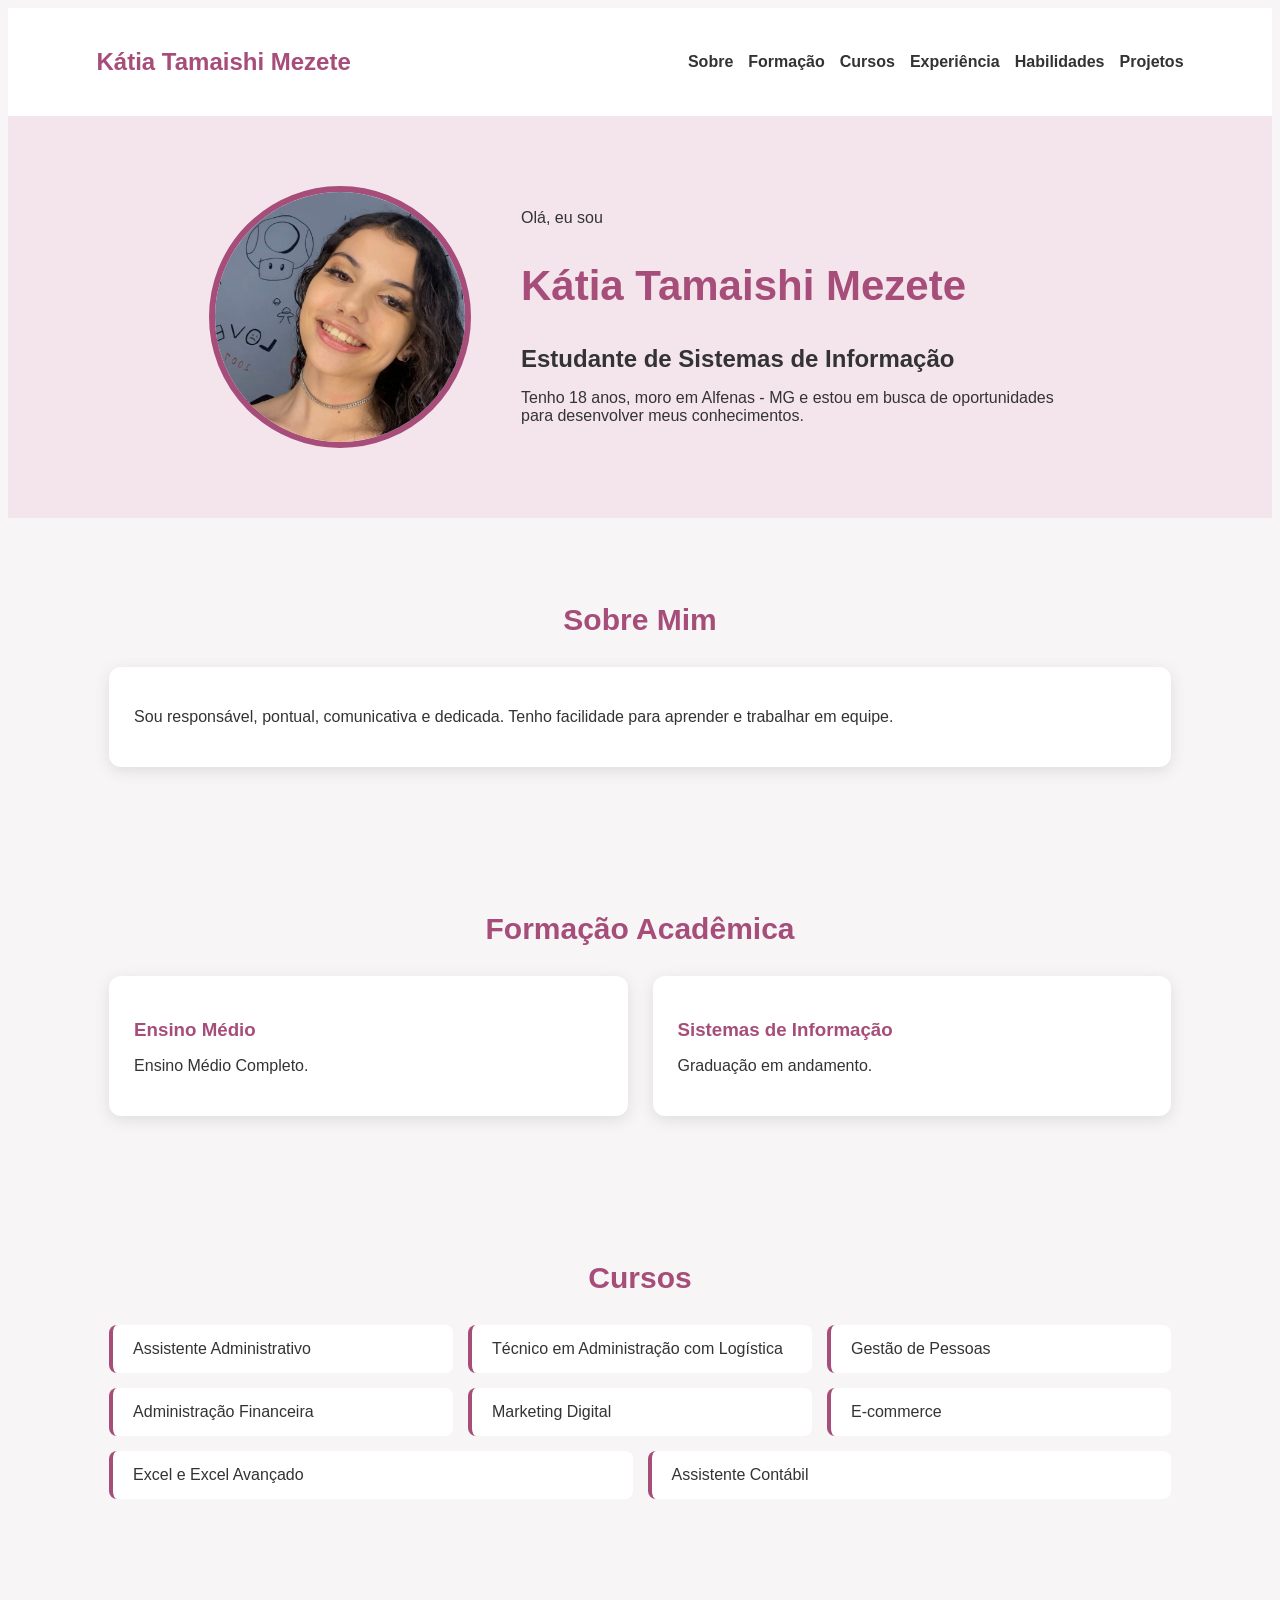
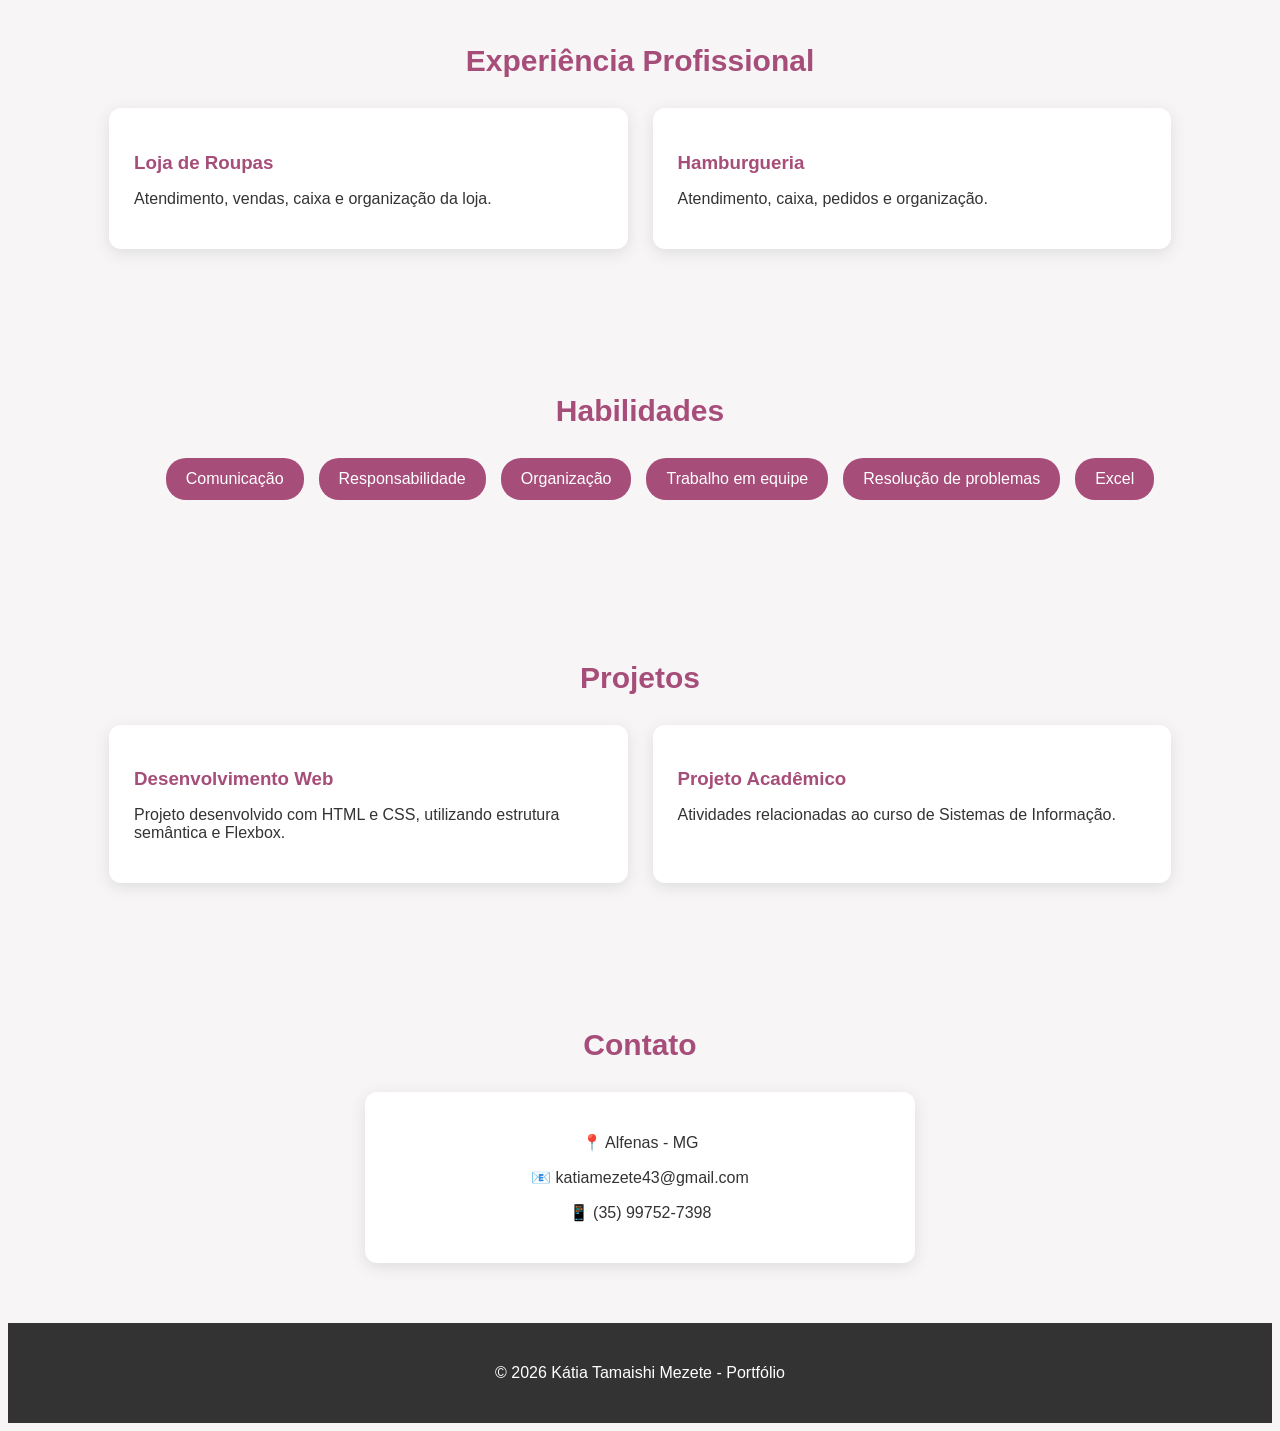
==== index.html @ 125de82c "Primeiro commit" ====
<!DOCTYPE html>
<html lang="pt-BR">
<head>
    <meta charset="UTF-8">
    <meta name="viewport" content="width=device-width, initial-scale=1.0">
    <title>Currículo - Kátia Tamaishi Mezete</title>
    <link rel="stylesheet" href="style.css">
</head>

<body>

<header>
    <nav>
        <h2>Kátia Tamaishi Mezete</h2>
        <ul>
            <li><a href="#sobre">Sobre</a></li>
            <li><a href="#formacao">Formação</a></li>
            <li><a href="#cursos">Cursos</a></li>
            <li><a href="#experiencia">Experiência</a></li>
            <li><a href="#habilidades">Habilidades</a></li>
            <li><a href="#projetos">Projetos</a></li>
        </ul>
    </nav>
</header>

<main>

<section id="inicio" class="inicio">
    <div class="apresentacao">
        <div class="foto">
            <img src="imagem/IMG_7324.jpeg" alt="Foto de Kátia">
        </div>

        <div>
            <p>Olá, eu sou</p>
            <h1>Kátia Tamaishi Mezete</h1>
            <h2>Estudante de Sistemas de Informação</h2>
            <p>Tenho 18 anos, moro em Alfenas - MG e estou em busca de oportunidades para desenvolver meus conhecimentos.</p>
        </div>
    </div>
</section>

<section id="sobre" class="secao">
    <h2>Sobre Mim</h2>
    <article class="card">
        <p>Sou responsável, pontual, comunicativa e dedicada. Tenho facilidade para aprender e trabalhar em equipe.</p>
    </article>
</section>

<section id="formacao" class="secao">
    <h2>Formação Acadêmica</h2>
    <div class="cards">
        <article class="card">
            <h3>Ensino Médio</h3>
            <p>Ensino Médio Completo.</p>
        </article>
        <article class="card">
            <h3>Sistemas de Informação</h3>
            <p>Graduação em andamento.</p>
        </article>
    </div>
</section>

<section id="cursos" class="secao">
    <h2>Cursos</h2>
    <div class="lista">
        <article>Assistente Administrativo</article>
        <article>Técnico em Administração com Logística</article>
        <article>Gestão de Pessoas</article>
        <article>Administração Financeira</article>
        <article>Marketing Digital</article>
        <article>E-commerce</article>
        <article>Excel e Excel Avançado</article>
        <article>Assistente Contábil</article>
    </div>
</section>

<section id="experiencia" class="secao">
    <h2>Experiência Profissional</h2>
    <div class="cards">
        <article class="card">
            <h3>Loja de Roupas</h3>
            <p>Atendimento, vendas, caixa e organização da loja.</p>
        </article>
        <article class="card">
            <h3>Hamburgueria</h3>
            <p>Atendimento, caixa, pedidos e organização.</p>
        </article>
    </div>
</section>

<section id="habilidades" class="secao">
    <h2>Habilidades</h2>
    <ul class="habilidades">
        <li>Comunicação</li>
        <li>Responsabilidade</li>
        <li>Organização</li>
        <li>Trabalho em equipe</li>
        <li>Resolução de problemas</li>
        <li>Excel</li>
    </ul>
</section>

<section id="projetos" class="secao">
    <h2>Projetos</h2>
    <div class="cards">
        <article class="card">
            <h3>Desenvolvimento Web</h3>
            <p>Projeto desenvolvido com HTML e CSS, utilizando estrutura semântica e Flexbox.</p>
        </article>
        <article class="card">
            <h3>Projeto Acadêmico</h3>
            <p>Atividades relacionadas ao curso de Sistemas de Informação.</p>
        </article>
    </div>
</section>

<section class="secao">
    <h2>Contato</h2>
    <article class="card contato">
        <p>📍 Alfenas - MG</p>
        <p>📧 katiamezete43@gmail.com</p>
        <p>📱 (35) 99752-7398</p>
    </article>
</section>

</main>

<footer>
    <p>© 2026 Kátia Tamaishi Mezete - Portfólio</p>
</footer>

</body>
</html>
---- style.css ----
```css
* {
    box-sizing: border-box;
    margin: 0;
    padding: 0;
}

body {
    font-family: Arial, sans-serif;
    background: #f8f5f7;
    color: #333;
}

header {
    background: white;
    padding: 20px 7%;
}

nav, .apresentacao, .cards, .lista, .habilidades {
    display: flex;
    flex-wrap: wrap;
}

nav {
    justify-content: space-between;
    align-items: center;
    gap: 20px;
}

nav h2, .apresentacao h1, .secao > h2, .card h3 {
    color: #a64d79;
}

nav ul {
    display: flex;
    flex-wrap: wrap;
    gap: 15px;
    list-style: none;
}

nav a {
    text-decoration: none;
    color: #333;
    font-weight: bold;
}

nav a:hover {
    color: #a64d79;
}

.inicio {
    padding: 70px 8%;
    background: #f4e5ed;
}

.apresentacao {
    align-items: center;
    justify-content: center;
    gap: 50px;
}

.foto {
    width: 250px;
    height: 250px;
    border-radius: 50%;
    overflow: hidden;
    border: 6px solid #a64d79;
}

.foto img {
    width: 100%;
    height: 100%;
    object-fit: cover;
}

.apresentacao div:last-child {
    max-width: 550px;
}

.apresentacao h1 {
    font-size: 42px;
}

.apresentacao h2 {
    margin: 10px 0;
}

.secao {
    padding: 60px 8%;
}

.secao > h2 {
    text-align: center;
    margin-bottom: 30px;
    font-size: 30px;
}

.cards, .lista {
    justify-content: center;
    gap: 25px;
}

.card, .lista article {
    background: white;
    border-radius: 12px;
}

.card {
    padding: 25px;
    flex: 1 1 300px;
    box-shadow: 0 4px 15px #ddd;
}

.card h3 {
    margin-bottom: 10px;
}

.lista {
    gap: 15px;
}

.lista article {
    padding: 15px 20px;
    border-left: 4px solid #a64d79;
    border-radius: 8px;
    flex: 1 1 250px;
}

.habilidades {
    justify-content: center;
    gap: 15px;
    list-style: none;
}

.habilidades li {
    background: #a64d79;
    color: white;
    padding: 12px 20px;
    border-radius: 20px;
}

.contato {
    max-width: 500px;
    margin: auto;
    text-align: center;
}

footer {
    background: #333;
    color: white;
    text-align: center;
    padding: 25px;
}

@media (max-width: 700px) {
    nav, .apresentacao {
        flex-direction: column;
    }

    nav ul {
        justify-content: center;
    }

    .apresentacao {
        text-align: center;
    }

    .apresentacao h1 {
        font-size: 32px;
    }

    .foto {
        width: 200px;
        height: 200px;
    }

    .secao {
        padding: 45px 5%;
    }
}
```
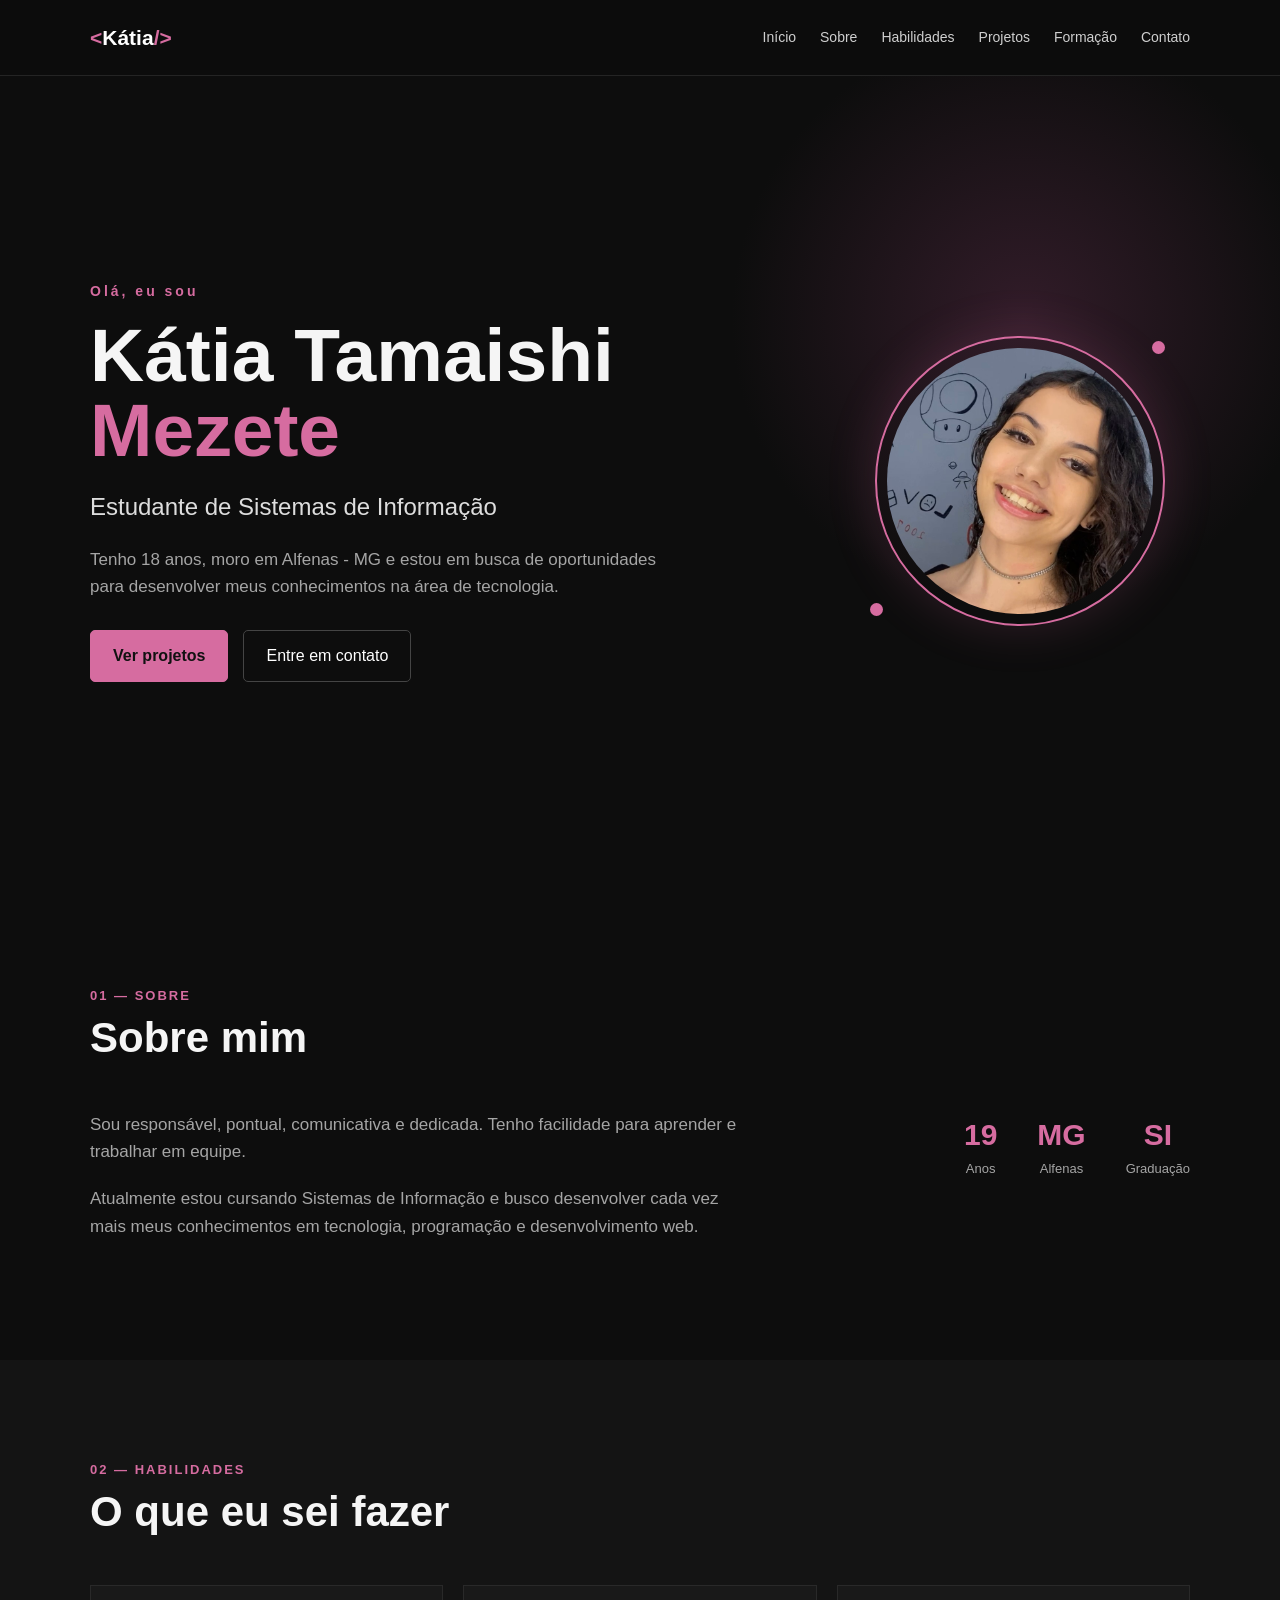
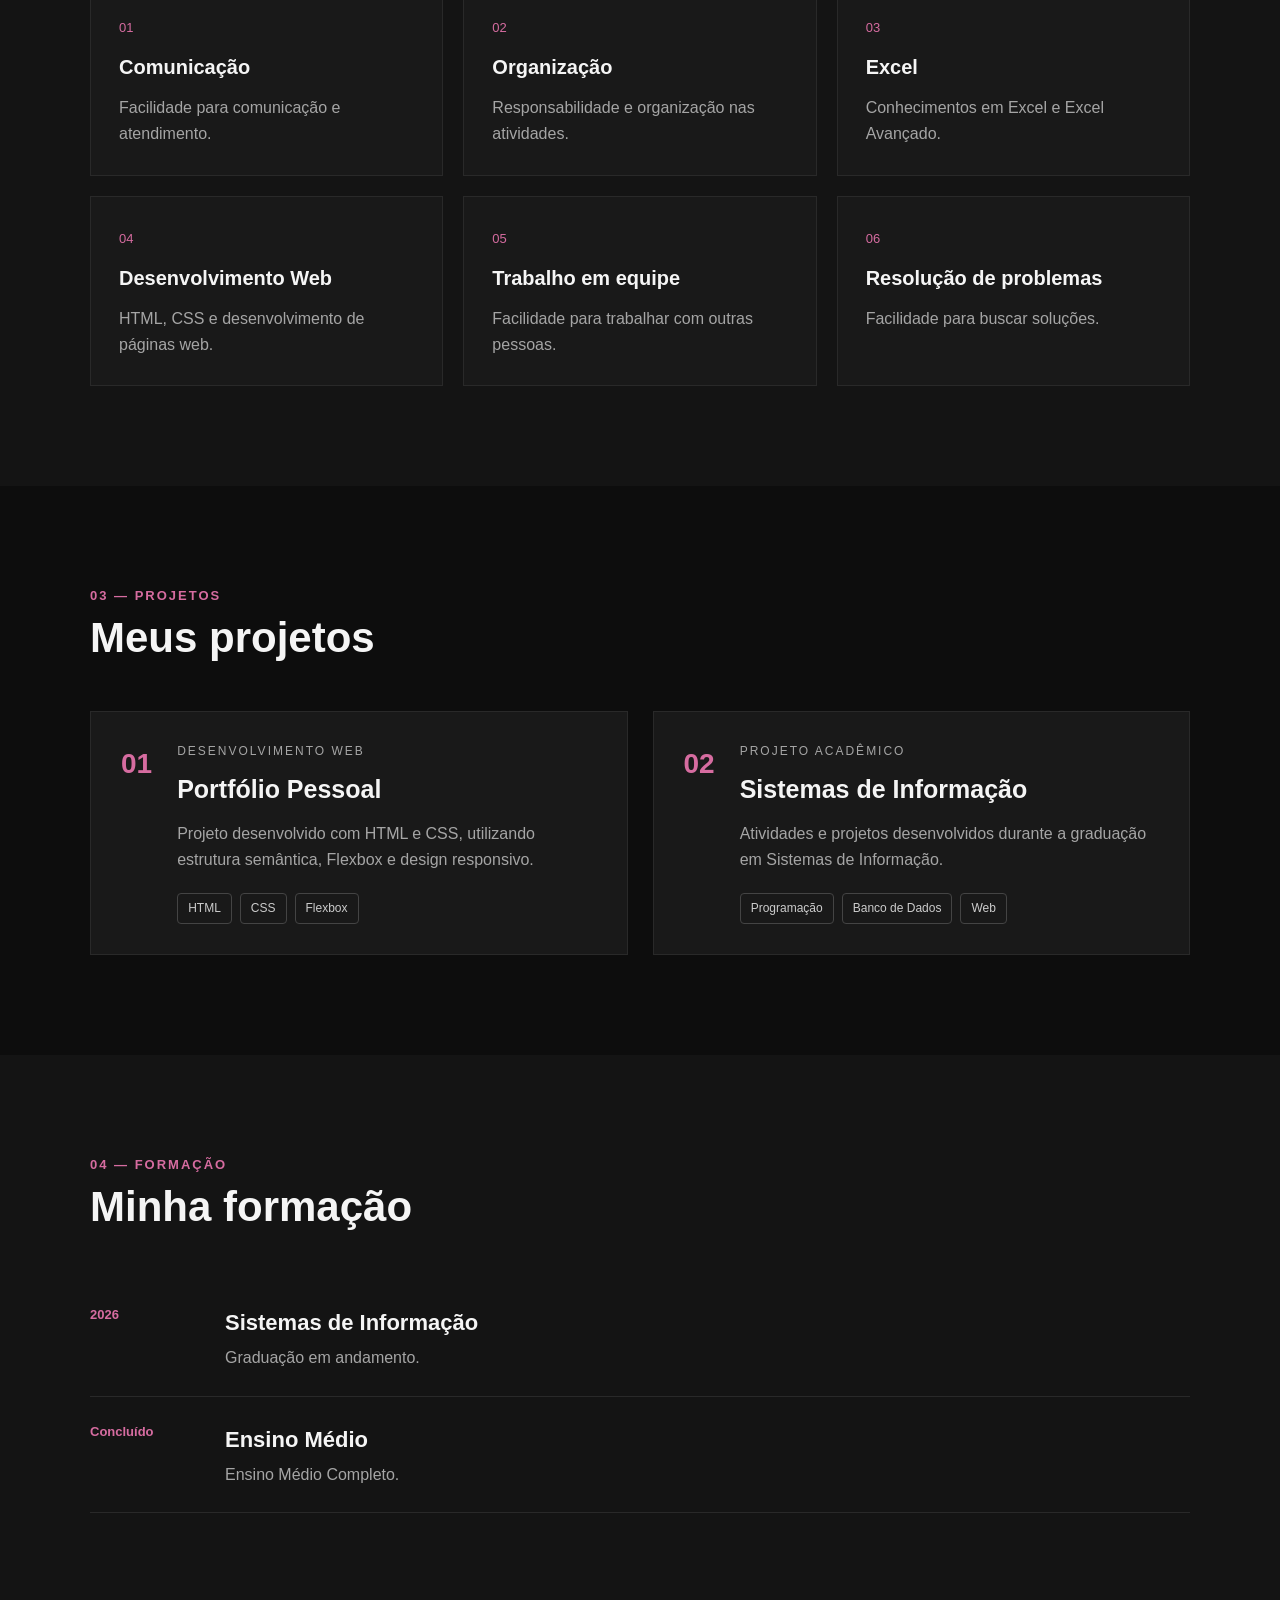
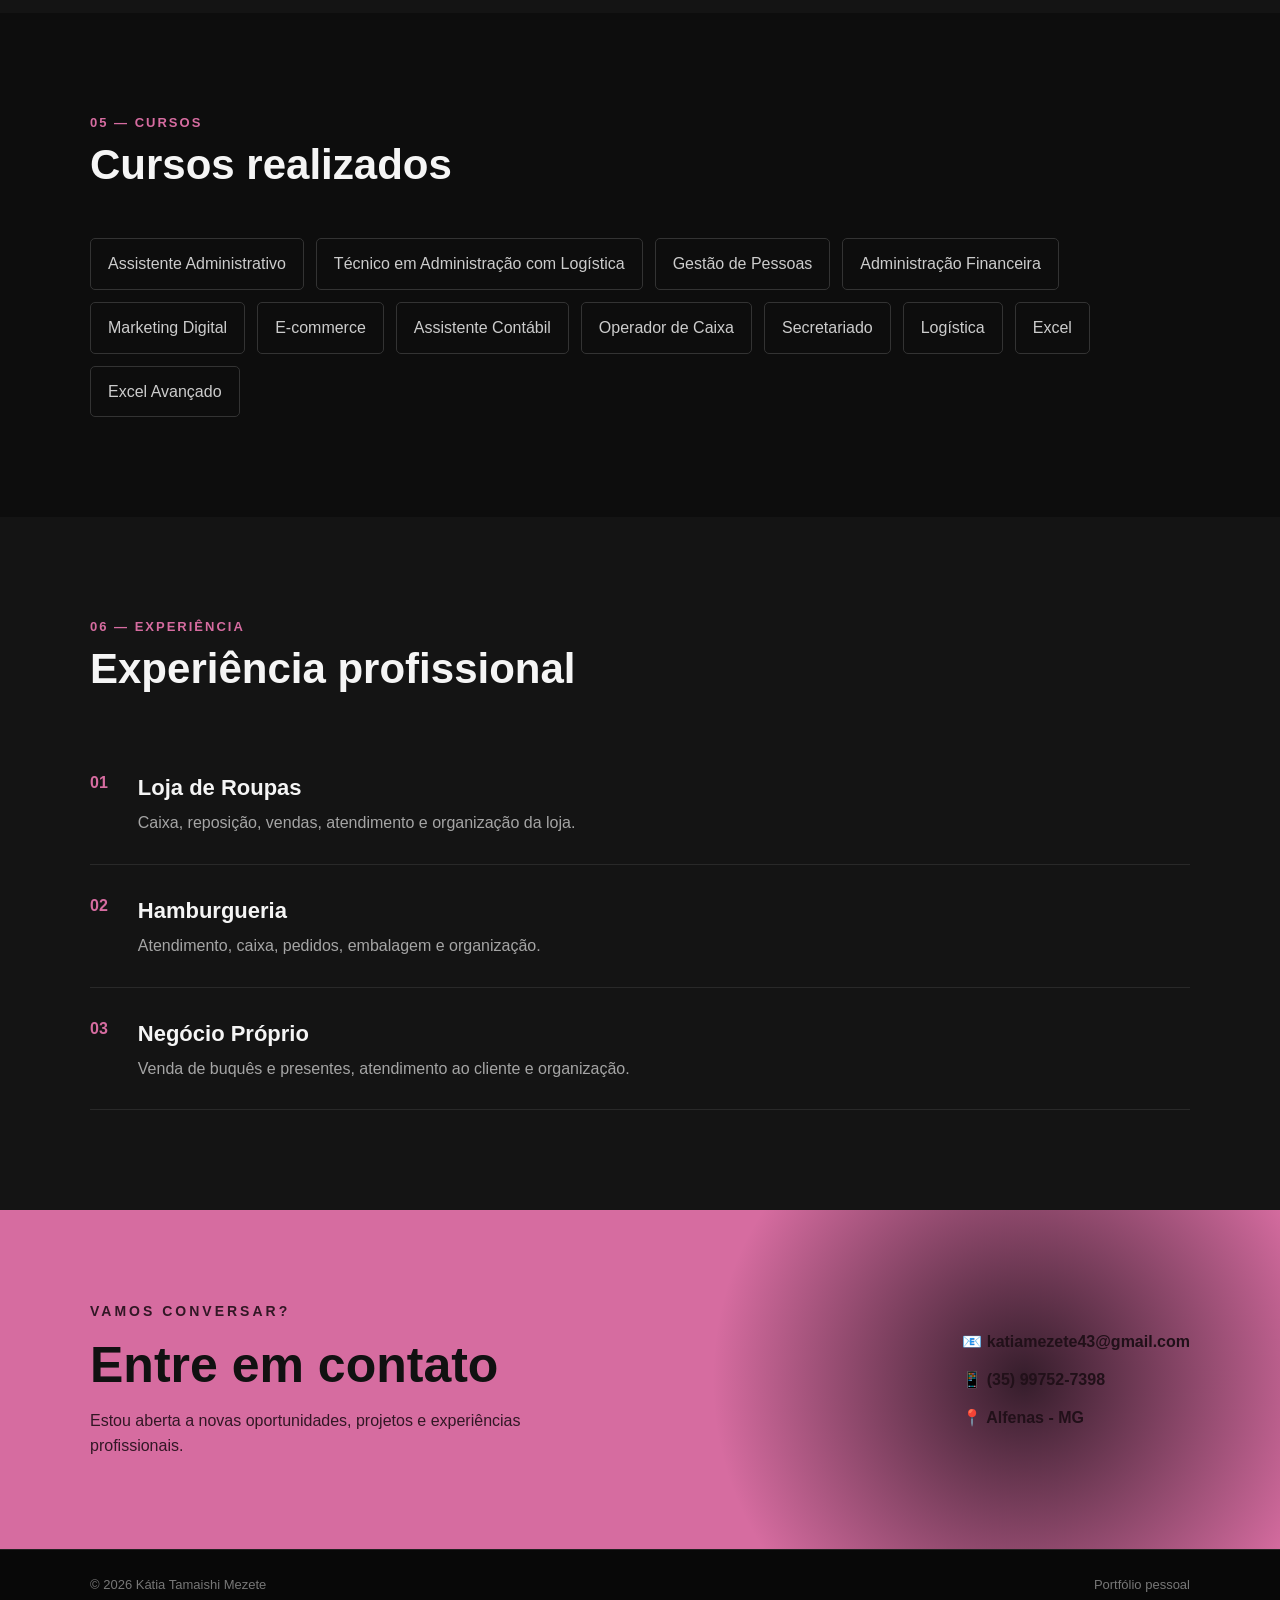
==== commit ea1c2e71: "Adiciona portfólio" ====
--- a/index.html
+++ b/index.html
@@ -1,136 +1,561 @@
 
 <!DOCTYPE html>
 <html lang="pt-BR">
+
 <head>
     <meta charset="UTF-8">
     <meta name="viewport" content="width=device-width, initial-scale=1.0">
-    <title>Currículo - Kátia Tamaishi Mezete</title>
+
+    <title>Kátia Tamaishi Mezete | Portfólio</title>
+
     <link rel="stylesheet" href="style.css">
 </head>
 
 <body>
 
-<header>
-    <nav>
-        <h2>Kátia Tamaishi Mezete</h2>
-        <ul>
-            <li><a href="#sobre">Sobre</a></li>
-            <li><a href="#formacao">Formação</a></li>
-            <li><a href="#cursos">Cursos</a></li>
-            <li><a href="#experiencia">Experiência</a></li>
-            <li><a href="#habilidades">Habilidades</a></li>
-            <li><a href="#projetos">Projetos</a></li>
-        </ul>
-    </nav>
-</header>
-
-<main>
-
-<section id="inicio" class="inicio">
-    <div class="apresentacao">
-        <div class="foto">
-            <img src="imagem/IMG_7324.jpeg" alt="Foto de Kátia">
+    <!-- MENU -->
+
+    <header class="header">
+
+        <div class="container menu">
+
+            <a href="#inicio" class="logo">
+                <span>&lt;</span>Kátia<span>/&gt;</span>
+            </a>
+
+            <nav>
+                <a href="#inicio">Início</a>
+                <a href="#sobre">Sobre</a>
+                <a href="#habilidades">Habilidades</a>
+                <a href="#projetos">Projetos</a>
+                <a href="#formacao">Formação</a>
+                <a href="#contato">Contato</a>
+            </nav>
+
         </div>
 
-        <div>
-            <p>Olá, eu sou</p>
-            <h1>Kátia Tamaishi Mezete</h1>
-            <h2>Estudante de Sistemas de Informação</h2>
-            <p>Tenho 18 anos, moro em Alfenas - MG e estou em busca de oportunidades para desenvolver meus conhecimentos.</p>
+    </header>
+
+
+    <main>
+
+        <!-- INÍCIO -->
+
+        <section id="inicio" class="inicio">
+
+            <div class="container inicio-conteudo">
+
+                <div class="inicio-texto">
+
+                    <p class="pequeno-texto">Olá, eu sou</p>
+
+                    <h1>
+                        Kátia Tamaishi
+                        <span>Mezete</span>
+                    </h1>
+
+                    <h2>
+                        Estudante de Sistemas de Informação
+                    </h2>
+
+                    <p class="descricao">
+                        Tenho 18 anos, moro em Alfenas - MG e estou
+                        em busca de oportunidades para desenvolver
+                        meus conhecimentos na área de tecnologia.
+                    </p>
+
+                    <div class="botoes">
+
+                        <a href="#projetos" class="botao principal">
+                            Ver projetos
+                        </a>
+
+                        <a href="#contato" class="botao">
+                            Entre em contato
+                        </a>
+
+                    </div>
+
+                </div>
+
+
+                <div class="inicio-foto">
+
+                    <div class="foto-borda">
+
+                        <img src="imagem/IMG_7324.jpeg"
+                            alt="Foto de Kátia Tamaishi Mezete">
+
+                    </div>
+
+                    <div class="bolinha bolinha-1"></div>
+                    <div class="bolinha bolinha-2"></div>
+
+                </div>
+
+            </div>
+
+        </section>
+
+
+        <!-- SOBRE -->
+
+        <section id="sobre" class="secao">
+
+            <div class="container">
+
+                <div class="titulo">
+
+                    <p>01 — SOBRE</p>
+
+                    <h2>Sobre mim</h2>
+
+                </div>
+
+
+                <div class="sobre-conteudo">
+
+                    <div class="sobre-texto">
+
+                        <p>
+                            Sou responsável, pontual, comunicativa
+                            e dedicada. Tenho facilidade para aprender
+                            e trabalhar em equipe.
+                        </p>
+
+                        <p>
+                            Atualmente estou cursando Sistemas de
+                            Informação e busco desenvolver cada vez
+                            mais meus conhecimentos em tecnologia,
+                            programação e desenvolvimento web.
+                        </p>
+
+                    </div>
+
+
+                    <div class="sobre-info">
+
+                        <div>
+                            <span>19</span>
+                            <p>Anos</p>
+                        </div>
+
+                        <div>
+                            <span>MG</span>
+                            <p>Alfenas</p>
+                        </div>
+
+                        <div>
+                            <span>SI</span>
+                            <p>Graduação</p>
+                        </div>
+
+                    </div>
+
+                </div>
+
+            </div>
+
+        </section>
+
+
+        <!-- HABILIDADES -->
+
+        <section id="habilidades" class="secao escura">
+
+            <div class="container">
+
+                <div class="titulo">
+
+                    <p>02 — HABILIDADES</p>
+
+                    <h2>O que eu sei fazer</h2>
+
+                </div>
+
+
+                <div class="habilidades">
+
+                    <div class="habilidade">
+                        <span>01</span>
+                        <h3>Comunicação</h3>
+                        <p>Facilidade para comunicação e atendimento.</p>
+                    </div>
+
+                    <div class="habilidade">
+                        <span>02</span>
+                        <h3>Organização</h3>
+                        <p>Responsabilidade e organização nas atividades.</p>
+                    </div>
+
+                    <div class="habilidade">
+                        <span>03</span>
+                        <h3>Excel</h3>
+                        <p>Conhecimentos em Excel e Excel Avançado.</p>
+                    </div>
+
+                    <div class="habilidade">
+                        <span>04</span>
+                        <h3>Desenvolvimento Web</h3>
+                        <p>HTML, CSS e desenvolvimento de páginas web.</p>
+                    </div>
+
+                    <div class="habilidade">
+                        <span>05</span>
+                        <h3>Trabalho em equipe</h3>
+                        <p>Facilidade para trabalhar com outras pessoas.</p>
+                    </div>
+
+                    <div class="habilidade">
+                        <span>06</span>
+                        <h3>Resolução de problemas</h3>
+                        <p>Facilidade para buscar soluções.</p>
+                    </div>
+
+                </div>
+
+            </div>
+
+        </section>
+
+
+        <!-- PROJETOS -->
+
+        <section id="projetos" class="secao">
+
+            <div class="container">
+
+                <div class="titulo">
+
+                    <p>03 — PROJETOS</p>
+
+                    <h2>Meus projetos</h2>
+
+                </div>
+
+
+                <div class="projetos">
+
+                    <article class="projeto">
+
+                        <div class="projeto-numero">
+                            01
+                        </div>
+
+                        <div>
+
+                            <p class="categoria">
+                                DESENVOLVIMENTO WEB
+                            </p>
+
+                            <h3>Portfólio Pessoal</h3>
+
+                            <p>
+                                Projeto desenvolvido com HTML e CSS,
+                                utilizando estrutura semântica,
+                                Flexbox e design responsivo.
+                            </p>
+
+                            <div class="tecnologias">
+
+                                <span>HTML</span>
+                                <span>CSS</span>
+                                <span>Flexbox</span>
+
+                            </div>
+
+                        </div>
+
+                    </article>
+
+
+                    <article class="projeto">
+
+                        <div class="projeto-numero">
+                            02
+                        </div>
+
+                        <div>
+
+                            <p class="categoria">
+                                PROJETO ACADÊMICO
+                            </p>
+
+                            <h3>Sistemas de Informação</h3>
+
+                            <p>
+                                Atividades e projetos desenvolvidos
+                                durante a graduação em Sistemas
+                                de Informação.
+                            </p>
+
+                            <div class="tecnologias">
+
+                                <span>Programação</span>
+                                <span>Banco de Dados</span>
+                                <span>Web</span>
+
+                            </div>
+
+                        </div>
+
+                    </article>
+
+                </div>
+
+            </div>
+
+        </section>
+
+
+        <!-- FORMAÇÃO -->
+
+        <section id="formacao" class="secao escura">
+
+            <div class="container">
+
+                <div class="titulo">
+
+                    <p>04 — FORMAÇÃO</p>
+
+                    <h2>Minha formação</h2>
+
+                </div>
+
+
+                <div class="formacoes">
+
+                    <div class="formacao">
+
+                        <span>2026</span>
+
+                        <div>
+
+                            <h3>Sistemas de Informação</h3>
+
+                            <p>
+                                Graduação em andamento.
+                            </p>
+
+                        </div>
+
+                    </div>
+
+
+                    <div class="formacao">
+
+                        <span>Concluído</span>
+
+                        <div>
+
+                            <h3>Ensino Médio</h3>
+
+                            <p>
+                                Ensino Médio Completo.
+                            </p>
+
+                        </div>
+
+                    </div>
+
+                </div>
+
+            </div>
+
+        </section>
+
+
+        <!-- CURSOS -->
+
+        <section class="secao">
+
+            <div class="container">
+
+                <div class="titulo">
+
+                    <p>05 — CURSOS</p>
+
+                    <h2>Cursos realizados</h2>
+
+                </div>
+
+
+                <div class="cursos">
+
+                    <span>Assistente Administrativo</span>
+
+                    <span>Técnico em Administração com Logística</span>
+
+                    <span>Gestão de Pessoas</span>
+
+                    <span>Administração Financeira</span>
+
+                    <span>Marketing Digital</span>
+
+                    <span>E-commerce</span>
+
+                    <span>Assistente Contábil</span>
+
+                    <span>Operador de Caixa</span>
+
+                    <span>Secretariado</span>
+
+                    <span>Logística</span>
+
+                    <span>Excel</span>
+
+                    <span>Excel Avançado</span>
+
+                </div>
+
+            </div>
+
+        </section>
+
+
+        <!-- EXPERIÊNCIA -->
+
+        <section class="secao escura">
+
+            <div class="container">
+
+                <div class="titulo">
+
+                    <p>06 — EXPERIÊNCIA</p>
+
+                    <h2>Experiência profissional</h2>
+
+                </div>
+
+
+                <div class="experiencias">
+
+                    <article>
+
+                        <span>01</span>
+
+                        <div>
+
+                            <h3>Loja de Roupas</h3>
+
+                            <p>
+                                Caixa, reposição, vendas,
+                                atendimento e organização da loja.
+                            </p>
+
+                        </div>
+
+                    </article>
+
+
+                    <article>
+
+                        <span>02</span>
+
+                        <div>
+
+                            <h3>Hamburgueria</h3>
+
+                            <p>
+                                Atendimento, caixa, pedidos,
+                                embalagem e organização.
+                            </p>
+
+                        </div>
+
+                    </article>
+
+
+                    <article>
+
+                        <span>03</span>
+
+                        <div>
+
+                            <h3>Negócio Próprio</h3>
+
+                            <p>
+                                Venda de buquês e presentes,
+                                atendimento ao cliente e organização.
+                            </p>
+
+                        </div>
+
+                    </article>
+
+                </div>
+
+            </div>
+
+        </section>
+
+
+        <!-- CONTATO -->
+
+        <section id="contato" class="contato">
+
+            <div class="container contato-conteudo">
+
+                <div>
+
+                    <p class="pequeno-texto">
+                        VAMOS CONVERSAR?
+                    </p>
+
+                    <h2>
+                        Entre em contato
+                    </h2>
+
+                    <p>
+                        Estou aberta a novas oportunidades,
+                        projetos e experiências profissionais.
+                    </p>
+
+                </div>
+
+
+                <div class="dados">
+
+                    <a href="mailto:katiamezete43@gmail.com">
+                        📧 katiamezete43@gmail.com
+                    </a>
+
+                    <a href="tel:+5535997527398">
+                        📱 (35) 99752-7398
+                    </a>
+
+                    <p>
+                        📍 Alfenas - MG
+                    </p>
+
+                </div>
+
+            </div>
+
+        </section>
+
+    </main>
+
+
+    <!-- RODAPÉ -->
+
+    <footer>
+
+        <div class="container">
+
+            <p>
+                © 2026 Kátia Tamaishi Mezete
+            </p>
+
+            <p>
+                Portfólio pessoal
+            </p>
+
         </div>
-    </div>
-</section>
-
-<section id="sobre" class="secao">
-    <h2>Sobre Mim</h2>
-    <article class="card">
-        <p>Sou responsável, pontual, comunicativa e dedicada. Tenho facilidade para aprender e trabalhar em equipe.</p>
-    </article>
-</section>
-
-<section id="formacao" class="secao">
-    <h2>Formação Acadêmica</h2>
-    <div class="cards">
-        <article class="card">
-            <h3>Ensino Médio</h3>
-            <p>Ensino Médio Completo.</p>
-        </article>
-        <article class="card">
-            <h3>Sistemas de Informação</h3>
-            <p>Graduação em andamento.</p>
-        </article>
-    </div>
-</section>
-
-<section id="cursos" class="secao">
-    <h2>Cursos</h2>
-    <div class="lista">
-        <article>Assistente Administrativo</article>
-        <article>Técnico em Administração com Logística</article>
-        <article>Gestão de Pessoas</article>
-        <article>Administração Financeira</article>
-        <article>Marketing Digital</article>
-        <article>E-commerce</article>
-        <article>Excel e Excel Avançado</article>
-        <article>Assistente Contábil</article>
-    </div>
-</section>
-
-<section id="experiencia" class="secao">
-    <h2>Experiência Profissional</h2>
-    <div class="cards">
-        <article class="card">
-            <h3>Loja de Roupas</h3>
-            <p>Atendimento, vendas, caixa e organização da loja.</p>
-        </article>
-        <article class="card">
-            <h3>Hamburgueria</h3>
-            <p>Atendimento, caixa, pedidos e organização.</p>
-        </article>
-    </div>
-</section>
-
-<section id="habilidades" class="secao">
-    <h2>Habilidades</h2>
-    <ul class="habilidades">
-        <li>Comunicação</li>
-        <li>Responsabilidade</li>
-        <li>Organização</li>
-        <li>Trabalho em equipe</li>
-        <li>Resolução de problemas</li>
-        <li>Excel</li>
-    </ul>
-</section>
-
-<section id="projetos" class="secao">
-    <h2>Projetos</h2>
-    <div class="cards">
-        <article class="card">
-            <h3>Desenvolvimento Web</h3>
-            <p>Projeto desenvolvido com HTML e CSS, utilizando estrutura semântica e Flexbox.</p>
-        </article>
-        <article class="card">
-            <h3>Projeto Acadêmico</h3>
-            <p>Atividades relacionadas ao curso de Sistemas de Informação.</p>
-        </article>
-    </div>
-</section>
-
-<section class="secao">
-    <h2>Contato</h2>
-    <article class="card contato">
-        <p>📍 Alfenas - MG</p>
-        <p>📧 katiamezete43@gmail.com</p>
-        <p>📱 (35) 99752-7398</p>
-    </article>
-</section>
-
-</main>
-
-<footer>
-    <p>© 2026 Kátia Tamaishi Mezete - Portfólio</p>
-</footer>
+
+    </footer>
 
 </body>
+
 </html>
 
--- a/style.css
+++ b/style.css
@@ -1,181 +1,696 @@
-```css
+
+/* =========================
+   RESET
+========================= */
+
 * {
-    box-sizing: border-box;
     margin: 0;
     padding: 0;
+    box-sizing: border-box;
+}
+
+html {
+    scroll-behavior: smooth;
 }
 
 body {
-    font-family: Arial, sans-serif;
-    background: #f8f5f7;
-    color: #333;
-}
-
-header {
-    background: white;
-    padding: 20px 7%;
-}
-
-nav, .apresentacao, .cards, .lista, .habilidades {
+    font-family: Arial, Helvetica, sans-serif;
+    background: #0d0d0d;
+    color: #f5f5f5;
+    line-height: 1.6;
+}
+
+a {
+    color: inherit;
+    text-decoration: none;
+}
+
+
+/* =========================
+   CORES E CONTAINER
+========================= */
+
+:root {
+    --rosa: #d66ca0;
+    --rosa-claro: #f0a8c9;
+    --fundo: #0d0d0d;
+    --fundo-2: #141414;
+    --card: #191919;
+    --texto: #f5f5f5;
+    --cinza: #a5a5a5;
+}
+
+.container {
+    width: min(1100px, 90%);
+    margin: auto;
+}
+
+
+/* =========================
+   HEADER
+========================= */
+
+.header {
+    width: 100%;
+    background: rgba(13, 13, 13, 0.96);
+    border-bottom: 1px solid #242424;
+
+    position: sticky;
+    top: 0;
+    z-index: 100;
+}
+
+.menu {
+    min-height: 75px;
+
+    display: flex;
+    align-items: center;
+    justify-content: space-between;
+
+    gap: 25px;
+}
+
+.logo {
+    color: white;
+    font-size: 21px;
+    font-weight: bold;
+}
+
+.logo span {
+    color: var(--rosa);
+}
+
+.menu nav {
     display: flex;
     flex-wrap: wrap;
-}
-
-nav {
+    gap: 24px;
+}
+
+.menu nav a {
+    color: #cfcfcf;
+    font-size: 14px;
+    transition: 0.3s;
+}
+
+.menu nav a:hover {
+    color: var(--rosa);
+}
+
+
+/* =========================
+   INÍCIO
+========================= */
+
+.inicio {
+    min-height: 90vh;
+    display: flex;
+    align-items: center;
+
+    background:
+        radial-gradient(circle at 80% 30%, #321c29 0, transparent 25%),
+        var(--fundo);
+
+    padding: 80px 0;
+}
+
+.inicio-conteudo {
+    display: flex;
+    align-items: center;
+    justify-content: space-between;
+
+    gap: 70px;
+}
+
+.inicio-texto {
+    max-width: 650px;
+}
+
+.pequeno-texto {
+    color: var(--rosa);
+    font-size: 14px;
+    font-weight: bold;
+    letter-spacing: 3px;
+    margin-bottom: 15px;
+}
+
+.inicio h1 {
+    font-size: clamp(42px, 7vw, 75px);
+    line-height: 1;
+
+    margin-bottom: 20px;
+}
+
+.inicio h1 span {
+    display: block;
+    color: var(--rosa);
+}
+
+.inicio h2 {
+    font-size: 24px;
+    color: #ddd;
+    font-weight: normal;
+
+    margin-bottom: 20px;
+}
+
+.descricao {
+    max-width: 580px;
+    color: var(--cinza);
+    font-size: 17px;
+}
+
+.botoes {
+    display: flex;
+    flex-wrap: wrap;
+    gap: 15px;
+    margin-top: 30px;
+}
+
+.botao {
+    display: inline-block;
+
+    border: 1px solid #444;
+
+    padding: 12px 22px;
+
+    border-radius: 5px;
+
+    color: white;
+
+    transition: 0.3s;
+}
+
+.botao:hover {
+    border-color: var(--rosa);
+    color: var(--rosa);
+}
+
+.botao.principal {
+    background: var(--rosa);
+    border-color: var(--rosa);
+    color: #111;
+    font-weight: bold;
+}
+
+.botao.principal:hover {
+    background: var(--rosa-claro);
+}
+
+
+/* =========================
+   FOTO
+========================= */
+
+.inicio-foto {
+    position: relative;
+    width: 340px;
+    height: 340px;
+
+    display: flex;
+    justify-content: center;
+    align-items: center;
+}
+
+.foto-borda {
+    width: 290px;
+    height: 290px;
+
+    border-radius: 50%;
+
+    border: 2px solid var(--rosa);
+
+    padding: 10px;
+
+    box-shadow: 0 0 50px rgba(214, 108, 160, 0.18);
+}
+
+.foto-borda img {
+    width: 100%;
+    height: 100%;
+
+    object-fit: cover;
+
+    border-radius: 50%;
+}
+
+.bolinha {
+    position: absolute;
+
+    width: 13px;
+    height: 13px;
+
+    background: var(--rosa);
+
+    border-radius: 50%;
+}
+
+.bolinha-1 {
+    top: 30px;
+    right: 25px;
+}
+
+.bolinha-2 {
+    bottom: 35px;
+    left: 20px;
+}
+
+
+/* =========================
+   SEÇÕES
+========================= */
+
+.secao {
+    padding: 100px 0;
+    background: var(--fundo);
+}
+
+.escura {
+    background: var(--fundo-2);
+}
+
+.titulo {
+    margin-bottom: 50px;
+}
+
+.titulo p {
+    color: var(--rosa);
+    font-size: 13px;
+    font-weight: bold;
+    letter-spacing: 2px;
+    margin-bottom: 8px;
+}
+
+.titulo h2 {
+    font-size: 42px;
+    line-height: 1.1;
+}
+
+
+/* =========================
+   SOBRE
+========================= */
+
+.sobre-conteudo {
+    display: flex;
+    justify-content: space-between;
+    gap: 70px;
+}
+
+.sobre-texto {
+    max-width: 650px;
+}
+
+.sobre-texto p {
+    color: var(--cinza);
+    font-size: 17px;
+    margin-bottom: 20px;
+}
+
+.sobre-info {
+    display: flex;
+    gap: 40px;
+}
+
+.sobre-info div {
+    text-align: center;
+}
+
+.sobre-info span {
+    display: block;
+
+    color: var(--rosa);
+
+    font-size: 30px;
+    font-weight: bold;
+}
+
+.sobre-info p {
+    color: var(--cinza);
+    font-size: 13px;
+}
+
+
+/* =========================
+   HABILIDADES
+========================= */
+
+.habilidades {
+    display: flex;
+    flex-wrap: wrap;
+    gap: 20px;
+}
+
+.habilidade {
+    flex: 1 1 300px;
+
+    background: var(--card);
+
+    border: 1px solid #292929;
+
+    padding: 28px;
+
+    transition: 0.3s;
+}
+
+.habilidade:hover {
+    transform: translateY(-5px);
+    border-color: var(--rosa);
+}
+
+.habilidade span {
+    color: var(--rosa);
+    font-size: 13px;
+}
+
+.habilidade h3 {
+    font-size: 20px;
+    margin: 12px 0;
+}
+
+.habilidade p {
+    color: var(--cinza);
+}
+
+
+/* =========================
+   PROJETOS
+========================= */
+
+.projetos {
+    display: flex;
+    flex-wrap: wrap;
+    gap: 25px;
+}
+
+.projeto {
+    flex: 1 1 450px;
+
+    display: flex;
+    gap: 25px;
+
+    background: var(--card);
+
+    border: 1px solid #292929;
+
+    padding: 30px;
+
+    transition: 0.3s;
+}
+
+.projeto:hover {
+    border-color: var(--rosa);
+    transform: translateY(-5px);
+}
+
+.projeto-numero {
+    color: var(--rosa);
+    font-size: 28px;
+    font-weight: bold;
+}
+
+.categoria {
+    color: var(--rosa);
+    font-size: 12px;
+    letter-spacing: 2px;
+    margin-bottom: 8px;
+}
+
+.projeto h3 {
+    font-size: 25px;
+    margin-bottom: 12px;
+}
+
+.projeto p {
+    color: var(--cinza);
+}
+
+.tecnologias {
+    display: flex;
+    flex-wrap: wrap;
+    gap: 8px;
+    margin-top: 20px;
+}
+
+.tecnologias span {
+    padding: 5px 10px;
+
+    border: 1px solid #444;
+
+    border-radius: 4px;
+
+    color: #ccc;
+
+    font-size: 12px;
+}
+
+
+/* =========================
+   FORMAÇÃO
+========================= */
+
+.formacoes {
+    display: flex;
+    flex-direction: column;
+}
+
+.formacao {
+    display: flex;
+    gap: 35px;
+
+    padding: 25px 0;
+
+    border-bottom: 1px solid #292929;
+}
+
+.formacao > span {
+    width: 100px;
+
+    color: var(--rosa);
+
+    font-size: 13px;
+    font-weight: bold;
+}
+
+.formacao h3 {
+    font-size: 22px;
+    margin-bottom: 5px;
+}
+
+.formacao p {
+    color: var(--cinza);
+}
+
+
+/* =========================
+   CURSOS
+========================= */
+
+.cursos {
+    display: flex;
+    flex-wrap: wrap;
+    gap: 12px;
+}
+
+.cursos span {
+    border: 1px solid #333;
+
+    padding: 12px 17px;
+
+    color: #ccc;
+
+    border-radius: 5px;
+
+    transition: 0.3s;
+}
+
+.cursos span:hover {
+    border-color: var(--rosa);
+    color: var(--rosa);
+}
+
+
+/* =========================
+   EXPERIÊNCIA
+========================= */
+
+.experiencias {
+    display: flex;
+    flex-direction: column;
+}
+
+.experiencias article {
+    display: flex;
+    gap: 30px;
+
+    padding: 28px 0;
+
+    border-bottom: 1px solid #292929;
+}
+
+.experiencias article > span {
+    color: var(--rosa);
+    font-weight: bold;
+}
+
+.experiencias h3 {
+    font-size: 22px;
+    margin-bottom: 5px;
+}
+
+.experiencias p {
+    color: var(--cinza);
+}
+
+
+/* =========================
+   CONTATO
+========================= */
+
+.contato {
+    background:
+        radial-gradient(circle at 80% 50%, #351d2b 0, transparent 30%),
+        var(--rosa);
+
+    padding: 90px 0;
+}
+
+.contato-conteudo {
+    display: flex;
     justify-content: space-between;
     align-items: center;
+
+    gap: 50px;
+}
+
+.contato .pequeno-texto {
+    color: #321725;
+}
+
+.contato h2 {
+    color: #111;
+    font-size: 50px;
+    line-height: 1.1;
+
+    margin-bottom: 15px;
+}
+
+.contato-conteudo > div:first-child p:last-child {
+    color: #321725;
+    max-width: 500px;
+}
+
+.dados {
+    display: flex;
+    flex-direction: column;
+    gap: 12px;
+}
+
+.dados a,
+.dados p {
+    color: #211019;
+    font-weight: bold;
+}
+
+
+/* =========================
+   RODAPÉ
+========================= */
+
+footer {
+    background: #080808;
+
+    border-top: 1px solid #222;
+
+    padding: 25px 0;
+}
+
+footer .container {
+    display: flex;
+    justify-content: space-between;
     gap: 20px;
 }
 
-nav h2, .apresentacao h1, .secao > h2, .card h3 {
-    color: #a64d79;
-}
-
-nav ul {
-    display: flex;
-    flex-wrap: wrap;
-    gap: 15px;
-    list-style: none;
-}
-
-nav a {
-    text-decoration: none;
-    color: #333;
-    font-weight: bold;
-}
-
-nav a:hover {
-    color: #a64d79;
-}
-
-.inicio {
-    padding: 70px 8%;
-    background: #f4e5ed;
-}
-
-.apresentacao {
-    align-items: center;
-    justify-content: center;
-    gap: 50px;
-}
-
-.foto {
-    width: 250px;
-    height: 250px;
-    border-radius: 50%;
-    overflow: hidden;
-    border: 6px solid #a64d79;
-}
-
-.foto img {
-    width: 100%;
-    height: 100%;
-    object-fit: cover;
-}
-
-.apresentacao div:last-child {
-    max-width: 550px;
-}
-
-.apresentacao h1 {
-    font-size: 42px;
-}
-
-.apresentacao h2 {
-    margin: 10px 0;
-}
-
-.secao {
-    padding: 60px 8%;
-}
-
-.secao > h2 {
-    text-align: center;
-    margin-bottom: 30px;
-    font-size: 30px;
-}
-
-.cards, .lista {
-    justify-content: center;
-    gap: 25px;
-}
-
-.card, .lista article {
-    background: white;
-    border-radius: 12px;
-}
-
-.card {
-    padding: 25px;
-    flex: 1 1 300px;
-    box-shadow: 0 4px 15px #ddd;
-}
-
-.card h3 {
-    margin-bottom: 10px;
-}
-
-.lista {
-    gap: 15px;
-}
-
-.lista article {
-    padding: 15px 20px;
-    border-left: 4px solid #a64d79;
-    border-radius: 8px;
-    flex: 1 1 250px;
-}
-
-.habilidades {
-    justify-content: center;
-    gap: 15px;
-    list-style: none;
-}
-
-.habilidades li {
-    background: #a64d79;
-    color: white;
-    padding: 12px 20px;
-    border-radius: 20px;
-}
-
-.contato {
-    max-width: 500px;
-    margin: auto;
-    text-align: center;
-}
-
-footer {
-    background: #333;
-    color: white;
-    text-align: center;
-    padding: 25px;
-}
-
-@media (max-width: 700px) {
-    nav, .apresentacao {
+footer p {
+    color: #777;
+    font-size: 13px;
+}
+
+
+/* =========================
+   RESPONSIVIDADE
+========================= */
+
+@media (max-width: 850px) {
+
+    .menu {
         flex-direction: column;
-    }
-
-    nav ul {
+        padding: 18px 0;
+    }
+
+    .menu nav {
         justify-content: center;
     }
 
-    .apresentacao {
+    .inicio-conteudo {
+        flex-direction: column-reverse;
         text-align: center;
     }
 
-    .apresentacao h1 {
-        font-size: 32px;
-    }
-
-    .foto {
-        width: 200px;
-        height: 200px;
-    }
-
-    .secao {
-        padding: 45px 5%;
-    }
-}
-```
+    .inicio-texto {
+        display: flex;
+        flex-direction: column;
+        align-items: center;
+    }
+
+    .inicio-foto {
+        width: 280px;
+        height: 280px;
+    }
+
+    .foto-borda {
+        width: 235px;
+        height: 235px;
+    }
+
+    .sobre-conteudo {
+        flex-direction: column;
+    }
+
+    .sobre-info {
+        justify-content: center;
+    }
+
+    .contato-conteudo {
+        flex-direction: column;
+        text-align: center;
+    }
+
+    .dados {
+        align-items: center;
+    }
+
+}
+
+
+@media (max-width: 600px) {
+
+    .menu nav {
+        gap: 12px;
+    }
+
+    .menu nav a {
+        font-size: 12px;
+    }
+
+    .inicio {
+        padding: 65px 0;
+    }
+
+    .inicio h1 {
+        font-size: 45px;
+    }
+
+    .inicio h2 {
+        font-size: 19px;
+    }
+
